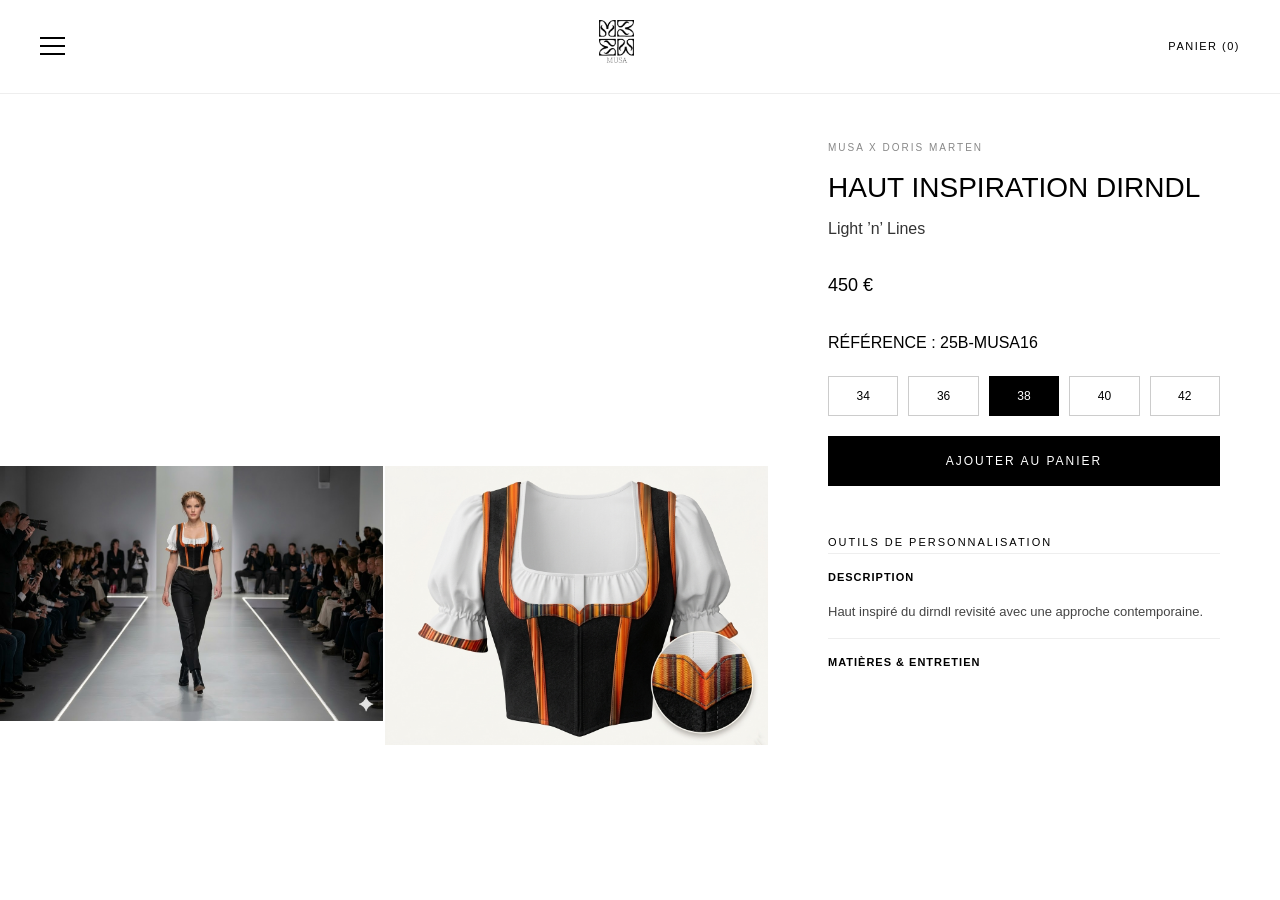
==== index.html @ 565d4b1a "Rename boutique.html to index.html" ====
<!DOCTYPE html>
<html lang="fr">
<head>
    <meta charset="UTF-8">
    <meta name="viewport" content="width=device-width, initial-scale=1.0">
    <title>MUSA x Doris Marten - Produit</title>

    <!-- CSS -->
    <link rel="stylesheet" href="boutique.css">

    <!-- JSColor -->
    <script src="https://jscolor.com/release/2.4.5/jscolor.js"></script>
</head>

<body>

    <!-- NAVBAR -->
    <nav class="navbar-minimal">
        <div class="nav-left">
            <div class="burger" onclick="toggleMenu()">
                <span></span>
                <span></span>
                <span></span>
            </div>
        </div>

        <div class="logo">
            <a href="index.html"><img src="img/Logo 1.png" alt="MUSA"></a>
        </div>

        <div class="nav-right">
            <a href="#">PANIER (0)</a>
        </div>

        <!-- MENU MOBILE -->
        <div id="mobileMenu" class="mobile-menu">
            <span class="close-menu" onclick="toggleMenu()">×</span>
            <a href="boutique.html">Page Produit</a>
            <a href="test.html">Personnalisation</a>
        </div>
    </nav> 

    <!-- PAGE PRODUIT -->
    <main class="product-container">

        <!-- VISUELS -->
        <section class="product-visuals">
            <div class="image-wrapper">
                <video autoplay muted loop playsinline>
                    <source src="Video/Defilé2.mp4" type="video/mp4">
                </video>
            </div>

            <div class="image-grid-two">
                <div class="image-wrapper"><img src="img/look2.jpg" alt=""></div>
                <div class="image-wrapper"><img src="img/Look2 _detail.png" alt=""></div>
            </div>
        </section>

        <!-- INFOS -->
        <aside class="product-info">
            <div class="info-content">
                <p class="category-label">MUSA x DORIS MARTEN</p>
                <h1 class="product-title">Haut inspiration dirndl</h1>
                <p class="product-subtitle">Light ’n’ Lines</p>
                <p class="product-price">450 €</p>

                <div class="product-selection">
                    <p class="selection-title">RÉFÉRENCE : 25B-MUSA16</p>
                    <div class="size-selector">
                        <button class="size-btn">34</button>
                        <button class="size-btn">36</button>
                        <button class="size-btn active">38</button>
                        <button class="size-btn">40</button>
                        <button class="size-btn">42</button>
                    </div>
                </div>

                <button class="add-to-cart">AJOUTER AU PANIER</button>
                <button class="contact-expert" onclick="openPopup()">OUTILS DE PERSONNALISATION</button>

                <div class="product-description">
                    <details open>
                        <summary>DESCRIPTION</summary>
                        <p>Haut inspiré du dirndl revisité avec une approche contemporaine.</p>
                    </details>
                    <details>
                        <summary>MATIÈRES & ENTRETIEN</summary>
                        <p>Confection premium.</p>
                    </details>
                </div>
            </div>
        </aside>
    </main>

    <!-- POPUP -->
    <div id="popup" class="popup">
        <div class="popup-content">
            <span class="close" onclick="closePopup()">×</span>
            <h2>Personnalisation</h2>
            <p>Utilisez les outils pour créer votre pièce unique.</p>

            <div class="customizer">
                <div class="product">
                    <img src="Fichier 2.png" class="background-image" alt="tshirt">
                    <div class="svg-layer">
                        <svg viewBox="220 -75 320 1205">
                            <path id="shape1" d="M24.77,28.96C49.29,19.56,73.81,10.17,98.33.78c-11.31,65.21.46,129.5-14.61,186-53.22,199.57-9.61,368.45,96.26,368.12l57.65,438.23-142.43-17.28C95.22,801.12-.28,462.52.5,458.61S33.43,41.18,24.77,28.96Z" fill="#ff0000"/>
                        </svg>
                        <svg viewBox="130 -620 70 1230">
                            <path id="shape2" d="M49.1,463.87C48.93,300.33,25.37,154.67.58,9.96,60.78-1.3,120.28-3.01,175.88,47.52,236.86,5.06,295.66-11.69,351.18,9.96c-23.46,129.32-38.23,284.86-48.52,453.91l-126.78,42.26-126.78-42.26Z" fill="#ff0000"/>
                        </svg>
                        <svg viewBox="-325 -75 330 1205">
                            <path id="shape3" d="M213.45,28.96c-24.52-9.39-49.04-18.78-73.57-28.17,11.31,65.21-.46,129.5,14.61,186,53.22,199.57,9.61,368.45-96.26,368.12L.58,993.13l142.43-17.28c-.02-174.73,95.48-513.32,94.7-517.24S204.79,41.18,213.45,28.96Z" fill="#ff0000"/>
                        </svg>
                    </div>
                    <div class="general-picker">
                        <input class="jscolor" value="ff0000" data-jscolor="{onFineChange:'changeGeneralColor(this)'}">
                    </div>
                    <div class="preset-colors">
                        <div class="color-box" style="background:red;" onclick="setGeneralColor('#ff0000')"></div>
                        <div class="color-box" style="background:blue;" onclick="setGeneralColor('#0000ff')"></div>
                        <div class="color-box" style="background:orange;" onclick="setGeneralColor('#ffa500')"></div>
                        <div class="color-box" style="background:green;" onclick="setGeneralColor('#008000')"></div>
                        <div class="color-box" style="background:yellow;" onclick="setGeneralColor('#ffff00')"></div>
                    </div>
                </div>
            </div>
        </div>
    </div>

    <!-- JS -->
    <script src="script.js"></script>
</body>
</html>
---- boutique.css ----
/* --- 1. RESET GLOBAL --- */
* {
    margin: 0;
    padding: 0;
    box-sizing: border-box;
}

html {
    scroll-behavior: smooth;
}

body {
    font-family: "Helvetica Neue", Helvetica, Arial, sans-serif;
    background-color: #ffffff;
    color: #000;
    line-height: 1.6;
    -webkit-font-smoothing: antialiased;
}

/* --- 2. NAVBAR --- */
.navbar-minimal {
    display: flex;
    justify-content: space-between;
    align-items: center;
    padding: 20px 40px;
    background: #fff;
    position: fixed;
    width: 100%;
    z-index: 1000;
    border-bottom: 1px solid #eee;
}

.logo {
    text-align: center;
    flex: 1;
}

.logo img {
    height: 45px;
    display: inline-block;
}

.nav-left,
.nav-right {
    display: flex;
    align-items: center;
    gap: 15px;
}

.navbar-minimal a {
    text-decoration: none;
    color: #000;
    font-size: 11px;
    letter-spacing: 1.5px;
    text-transform: uppercase;
    transition: opacity 0.3s;
}

.navbar-minimal a:hover {
    opacity: 0.5;
}

/* --- BURGER --- */
.burger {
    width: 25px;
    height: 18px;
    display: flex;
    flex-direction: column;
    justify-content: space-between;
    cursor: pointer;
}

.burger span {
    height: 2px;
    background: #000;
    transition: 0.3s;
}

.burger.active span:nth-child(1) {
    transform: rotate(45deg) translate(5px,5px);
}

.burger.active span:nth-child(2) {
    opacity: 0;
}

.burger.active span:nth-child(3) {
    transform: rotate(-45deg) translate(5px,-5px);
}

/* --- MENU MOBILE --- */
.mobile-menu {
    position: fixed;
    top: 0;
    left: -100%;
    width: 100%;
    height: 100vh;
    background: #fff;
    display: flex;
    flex-direction: column;
    justify-content: center;
    align-items: center;
    gap: 30px;
    transition: 0.4s;
    z-index: 1500;
}

.mobile-menu.active {
    left: 0;
}

.mobile-menu .close-menu {
    position: absolute;
    top: 20px;
    right: 30px;
    font-size: 30px;
    cursor: pointer;
}

.menu-btn {
    background: #000;
    color: #fff;
    border: none;
    padding: 15px 40px;
    font-size: 14px;
    cursor: pointer;
    text-transform: uppercase;
    letter-spacing: 2px;
    transition: 0.3s;
    border-radius: 5px;
    width: 70%;
    text-align: center;
}

.menu-btn:hover {
    background: #222;
}

/* --- 3. LAYOUT PRODUIT --- */
.product-container {
    display: grid;
    grid-template-columns: 1.2fr 0.8fr;
    padding-top: 80px;
}

.product-visuals {
    display: flex;
    flex-direction: column;
}

/* --- 4. MÉDIAS --- */
.image-wrapper img,
.product-visuals video {
    width: 100%;
    display: block;
}

.image-grid-two {
    display: grid;
    grid-template-columns: 1fr 1fr;
    gap: 2px;
    margin-top: 2px;
}

/* --- 5. CONFIGURATEUR --- */
.customizer {
    padding: 50px 20px;
    background: #fafafa;
    border-top: 1px solid #eee;
}

.product {
    position: relative;
    max-width: 400px;
    margin: auto;
}

.background-image {
    width: 100%;
    position: relative;
    z-index: 1;
}

/* --- SVG CONFIGURATEUR --- */
.product svg {
    position: absolute;
    top: 0;
    left: 0;
    width: 100%;
    height: 80%;
    pointer-events: none;
    z-index: 2;
    opacity: 0.6;
}

.product svg path {
    transition: all 0.2s ease;
    pointer-events: auto;
    cursor: pointer;
}

.product svg path.selected {
    stroke: #fff;
    stroke-width: 15px;
    opacity: 1;
}

.product svg path:hover {
    opacity: 0.9;
    transform: scale(1.01);
}

/* --- 6. PICKER --- */
.general-picker {
    margin-top: 20px;
    text-align: center;
}

.preset-colors {
    display: flex;
    justify-content: center;
    gap: 10px;
    margin-top: 10px;
}

.color-box {
    width: 30px;
    height: 30px;
    border: 1px solid #ddd;
    cursor: pointer;
    border-radius: 4px;
    transition: all 0.2s ease;
}

.color-box:hover {
    transform: scale(1.15);
    border-color: #000;
}

/* --- 7. INFOS PRODUIT --- */
.product-info {
    padding: 60px;
    height: calc(100vh - 80px);
    position: sticky;
    top: 80px;
}

.category-label {
    font-size: 10px;
    letter-spacing: 2px;
    color: #888;
    margin-bottom: 10px;
    text-transform: uppercase;
}

.product-title {
    font-size: 28px;
    font-weight: 400;
    text-transform: uppercase;
}

.product-subtitle {
    font-size: 16px;
    color: #333;
    margin-top: 5px;
}

.product-price {
    font-size: 18px;
    margin: 30px 0;
    font-weight: 500;
}

/* --- 8. TAILLES --- */
.size-selector {
    display: grid;
    grid-template-columns: repeat(5, 1fr);
    gap: 10px;
    margin: 20px 0;
}

.size-btn {
    border: 1px solid #ccc;
    background: none;
    padding: 12px;
    cursor: pointer;
    font-size: 12px;
    transition: all 0.3s;
}

.size-btn:hover,
.size-btn.active {
    background: #000;
    color: #fff;
    border-color: #000;
}

/* --- 9. BOUTON PANIER --- */
.add-to-cart {
    width: 100%;
    background: #000;
    color: #fff;
    border: none;
    padding: 18px;
    letter-spacing: 2px;
    font-size: 12px;
    cursor: pointer;
    margin-bottom: 30px;
    text-transform: uppercase;
}

.add-to-cart:hover {
    background: #222;
}

/* --- 10. BOUTON PERSONNALISATION --- */
.contact-expert {
    background: none;
    border: none;
    margin-top: 20px;
    font-size: 11px;
    letter-spacing: 2px;
    text-transform: uppercase;
    cursor: pointer;
    position: relative;
}

.contact-expert::after {
    content: '';
    position: absolute;
    bottom: -5px;
    left: 0;
    width: 100%;
    height: 1px;
    background: #000;
    transform: scaleX(0);
    transition: transform 0.4s;
}

.contact-expert:hover::after {
    transform: scaleX(1);
}

/* --- 11. DESCRIPTION --- */
.product-description details {
    border-top: 1px solid #eee;
    padding: 15px 0;
}

.product-description summary {
    font-size: 11px;
    letter-spacing: 1px;
    cursor: pointer;
    font-weight: bold;
    list-style: none;
}

.product-description p {
    font-size: 13px;
    color: #444;
    margin-top: 15px;
}

/* --- 12. POPUP --- */
.popup {
    display: none;
    position: fixed;
    z-index: 2000;
    inset: 0;
    background: rgba(0, 0, 0, 0.6);
    backdrop-filter: blur(5px);
    justify-content: center;
    align-items: center;
}

.popup-content {
    background: #fff;
    padding: 40px;
    width: 520px;
    max-width: 100%;
    text-align: center;
    position: relative;
    animation: fadeIn 0.4s ease;
}

.close {
    position: absolute;
    top: 15px;
    right: 20px;
    font-size: 22px;
    cursor: pointer;
}

/* --- 13. ANIMATION --- */
@keyframes fadeIn {
    from {
        opacity: 0;
        transform: translateY(15px);
    }
    to {
        opacity: 1;
        transform: translateY(0);
    }
}

/* --- 14. RESPONSIVE --- */
@media (max-width: 1024px) {
    .product-container {
        grid-template-columns: 1fr;
    }
    .product-info {
        position: relative;
        height: auto;
        padding: 30px;
        top: 0;
    }
}

@media (max-width: 768px) {
    .navbar-minimal {
        padding: 15px 20px;
    }
    .product {
        max-width: 300px;
    }
    .popup-content {
        padding: 30px 20px;
    }
}
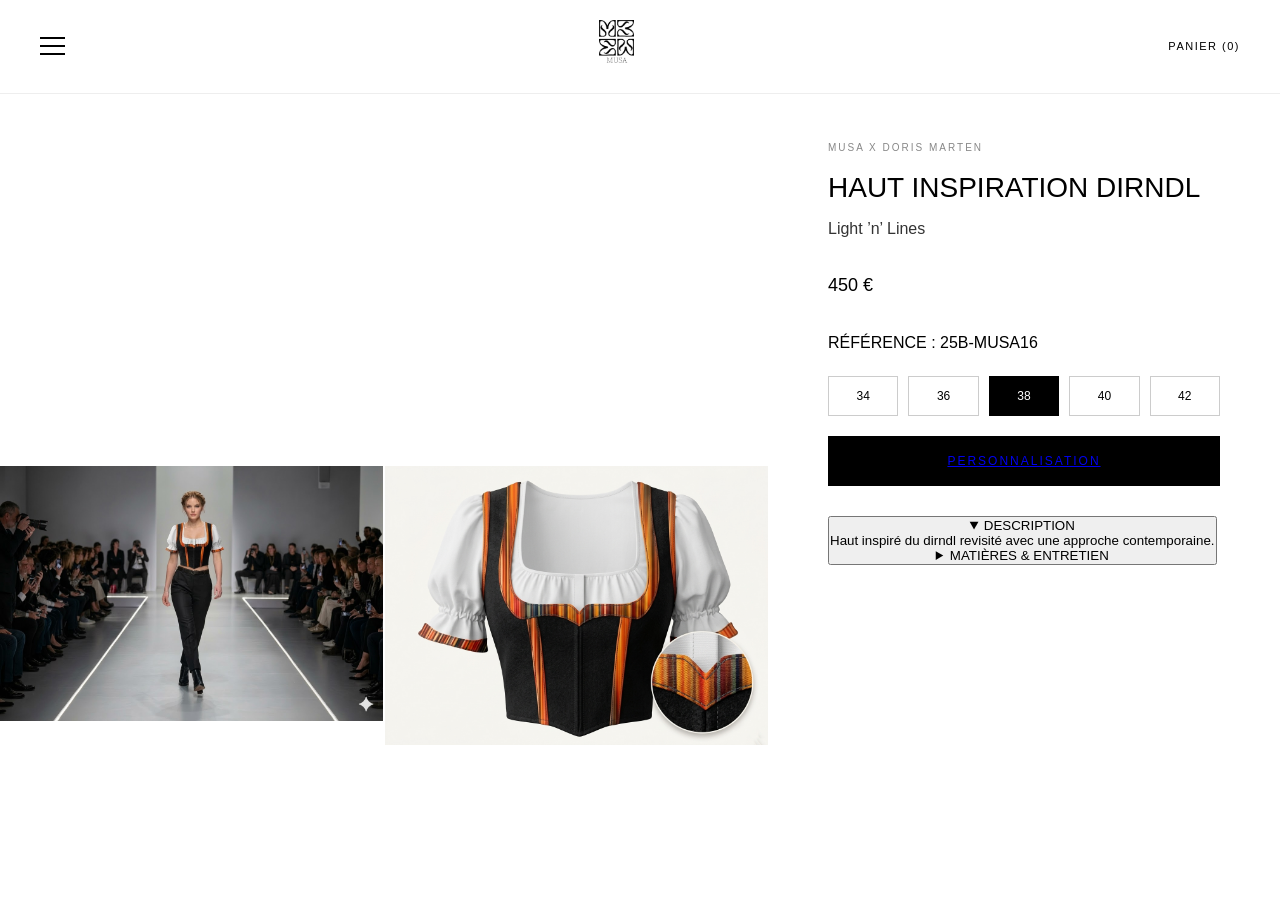
==== commit 9eb50119: "Refactor index.html structure and update links Reformatted HTML structure and fixed button links." ====
--- a/index.html
+++ b/index.html
@@ -35,8 +35,8 @@
         <!-- MENU MOBILE -->
         <div id="mobileMenu" class="mobile-menu">
             <span class="close-menu" onclick="toggleMenu()">×</span>
-            <a href="boutique.html">Page Produit</a>
-            <a href="test.html">Personnalisation</a>
+            <a href="index.html">Page Produit</a>
+            <a href="Personalisation.html">Personnalisation</a>
         </div>
     </nav> 
 
@@ -76,8 +76,8 @@
                     </div>
                 </div>
 
-                <button class="add-to-cart">AJOUTER AU PANIER</button>
-                <button class="contact-expert" onclick="openPopup()">OUTILS DE PERSONNALISATION</button>
+                <button class="add-to-cart"><a href="Personalisation.html">Personnalisation</a></button>
+                <button class="contact-expert>OUTILS DE PERSONNALISATION</button>
 
                 <div class="product-description">
                     <details open>
@@ -93,42 +93,6 @@
         </aside>
     </main>
 
-    <!-- POPUP -->
-    <div id="popup" class="popup">
-        <div class="popup-content">
-            <span class="close" onclick="closePopup()">×</span>
-            <h2>Personnalisation</h2>
-            <p>Utilisez les outils pour créer votre pièce unique.</p>
-
-            <div class="customizer">
-                <div class="product">
-                    <img src="Fichier 2.png" class="background-image" alt="tshirt">
-                    <div class="svg-layer">
-                        <svg viewBox="220 -75 320 1205">
-                            <path id="shape1" d="M24.77,28.96C49.29,19.56,73.81,10.17,98.33.78c-11.31,65.21.46,129.5-14.61,186-53.22,199.57-9.61,368.45,96.26,368.12l57.65,438.23-142.43-17.28C95.22,801.12-.28,462.52.5,458.61S33.43,41.18,24.77,28.96Z" fill="#ff0000"/>
-                        </svg>
-                        <svg viewBox="130 -620 70 1230">
-                            <path id="shape2" d="M49.1,463.87C48.93,300.33,25.37,154.67.58,9.96,60.78-1.3,120.28-3.01,175.88,47.52,236.86,5.06,295.66-11.69,351.18,9.96c-23.46,129.32-38.23,284.86-48.52,453.91l-126.78,42.26-126.78-42.26Z" fill="#ff0000"/>
-                        </svg>
-                        <svg viewBox="-325 -75 330 1205">
-                            <path id="shape3" d="M213.45,28.96c-24.52-9.39-49.04-18.78-73.57-28.17,11.31,65.21-.46,129.5,14.61,186,53.22,199.57,9.61,368.45-96.26,368.12L.58,993.13l142.43-17.28c-.02-174.73,95.48-513.32,94.7-517.24S204.79,41.18,213.45,28.96Z" fill="#ff0000"/>
-                        </svg>
-                    </div>
-                    <div class="general-picker">
-                        <input class="jscolor" value="ff0000" data-jscolor="{onFineChange:'changeGeneralColor(this)'}">
-                    </div>
-                    <div class="preset-colors">
-                        <div class="color-box" style="background:red;" onclick="setGeneralColor('#ff0000')"></div>
-                        <div class="color-box" style="background:blue;" onclick="setGeneralColor('#0000ff')"></div>
-                        <div class="color-box" style="background:orange;" onclick="setGeneralColor('#ffa500')"></div>
-                        <div class="color-box" style="background:green;" onclick="setGeneralColor('#008000')"></div>
-                        <div class="color-box" style="background:yellow;" onclick="setGeneralColor('#ffff00')"></div>
-                    </div>
-                </div>
-            </div>
-        </div>
-    </div>
-
     <!-- JS -->
     <script src="script.js"></script>
 </body>
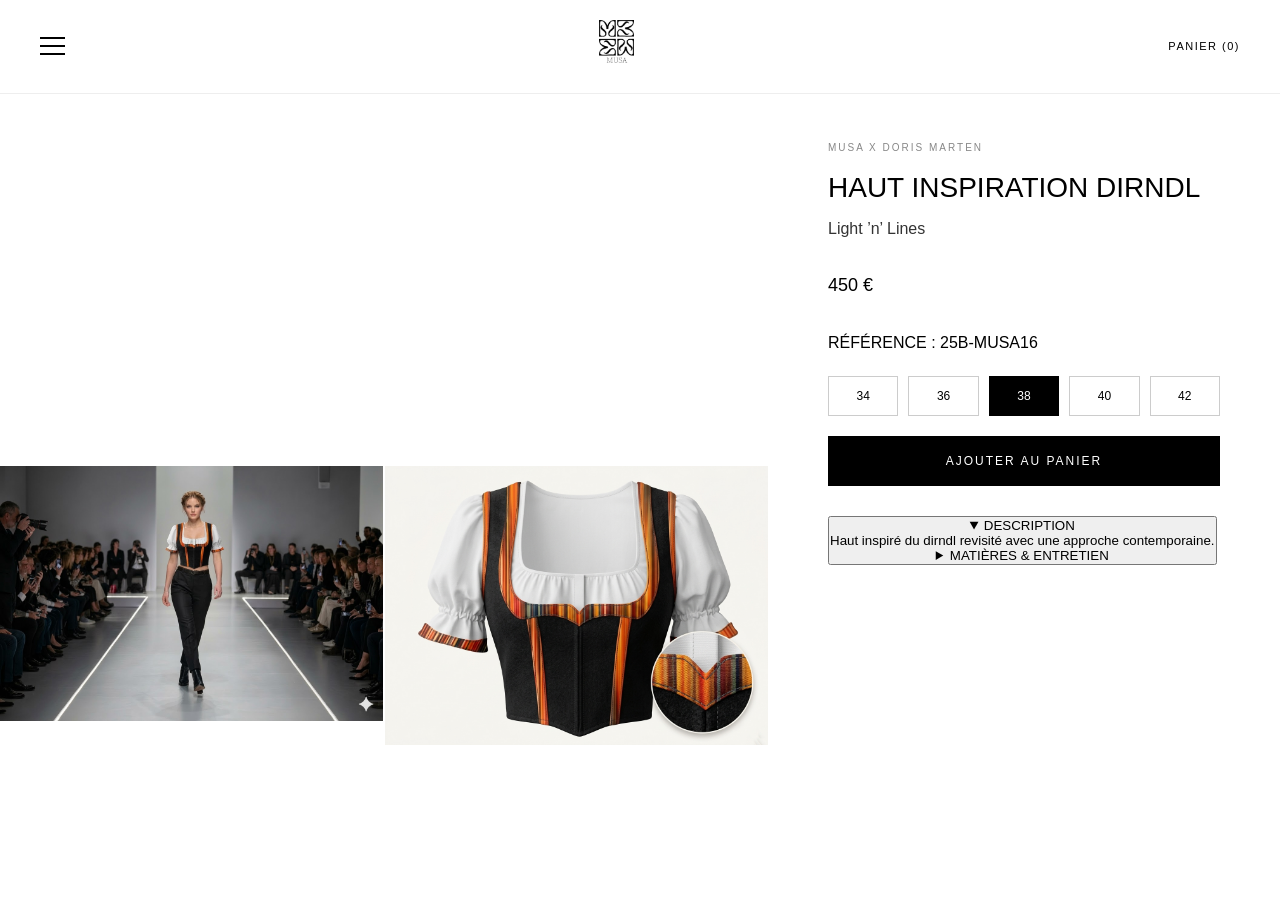
==== commit cdfd6631: "Fix HTML encoding issues in index.html" ====
--- a/index.html
+++ b/index.html
@@ -76,8 +76,8 @@
                     </div>
                 </div>
 
-                <button class="add-to-cart"><a href="Personalisation.html">Personnalisation</a></button>
-                <button class="contact-expert>OUTILS DE PERSONNALISATION</button>
+                <button class="add-to-cart">Ajouter au panier</button>
+                <a href="Personalisation.html"><button class="contact-expert>OUTILS DE PERSONNALISATION</button></a>
 
                 <div class="product-description">
                     <details open>
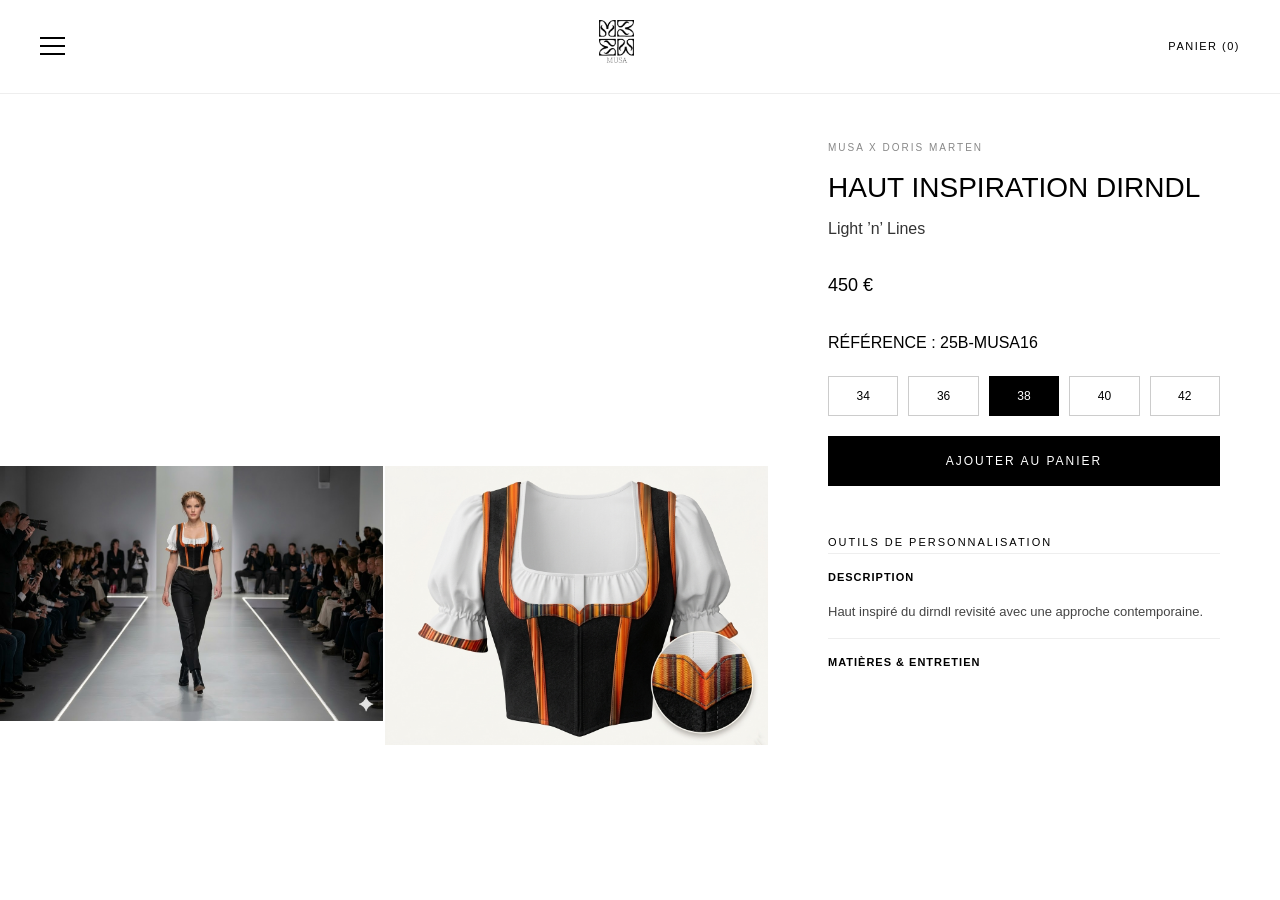
==== commit 344bffaa: "Update index.html" ====
--- a/index.html
+++ b/index.html
@@ -76,8 +76,8 @@
                     </div>
                 </div>
 
-                <button class="add-to-cart">Ajouter au panier</button>
-                <a href="Personalisation.html"><button class="contact-expert>OUTILS DE PERSONNALISATION</button></a>
+                <button class="add-to-cart">AJOUTER AU PANIER</button>
+                <a href="personalisation.html"><button class="contact-expert">OUTILS DE PERSONNALISATION</button></a>
 
                 <div class="product-description">
                     <details open>
